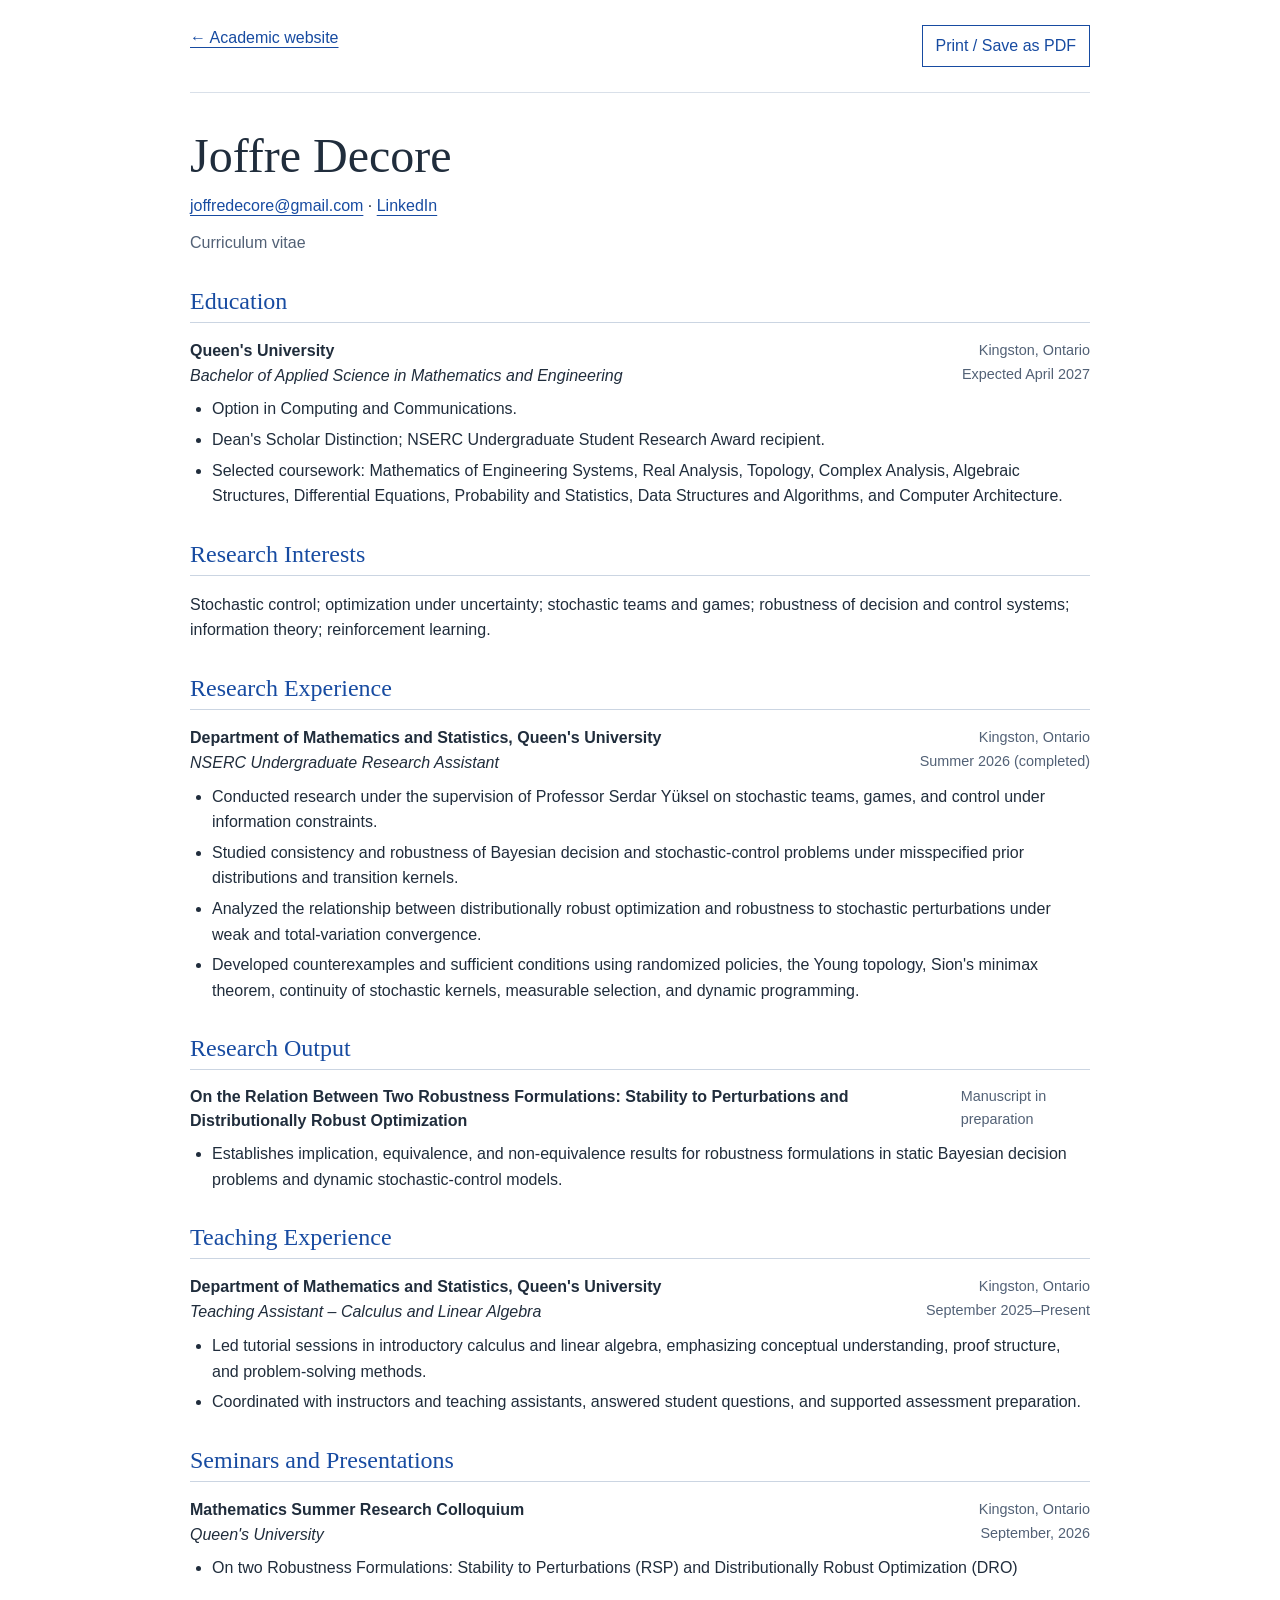
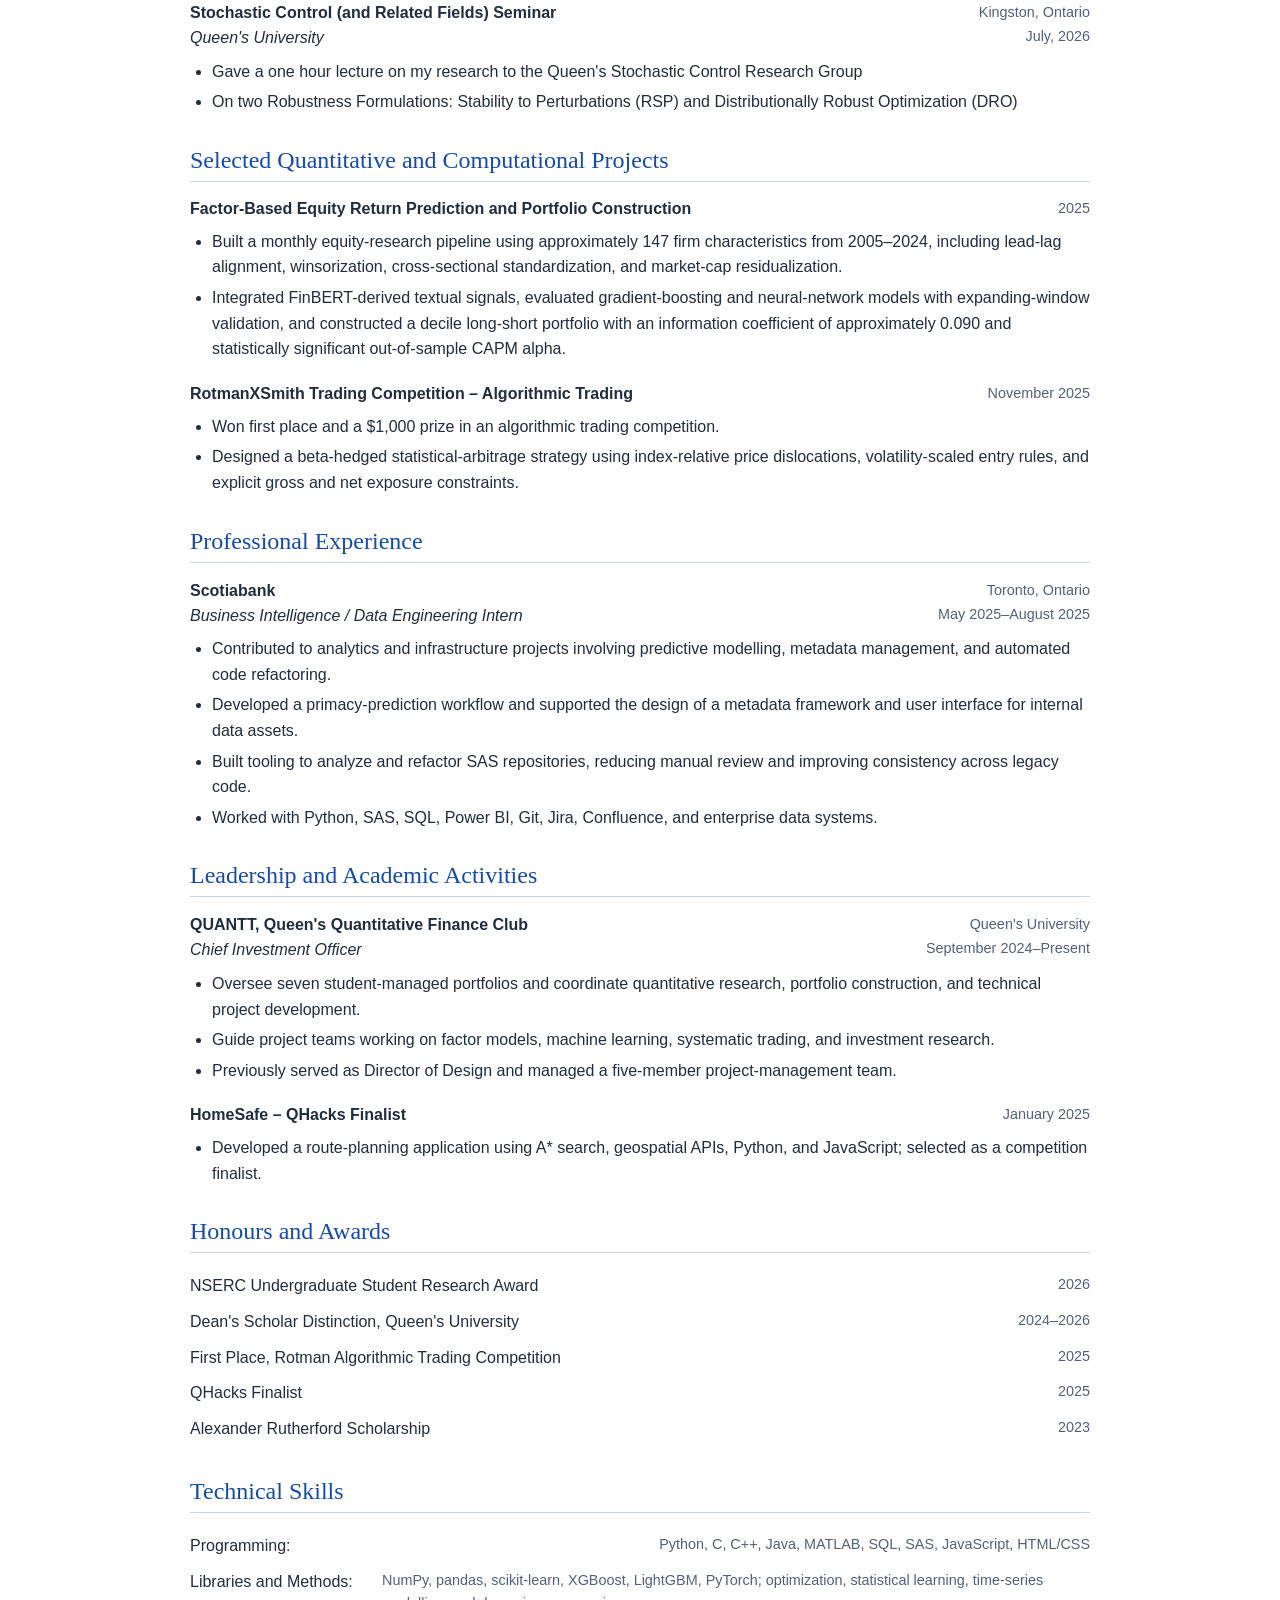
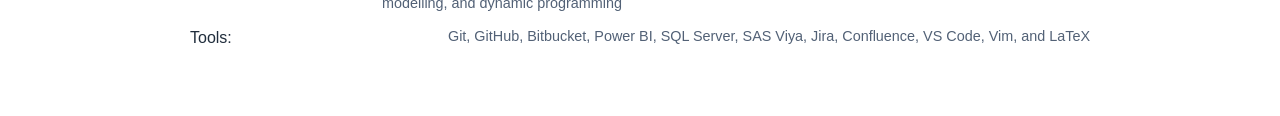
==== cv.html @ 3807559b "Add files via upload" ====
<!doctype html><html lang="en"><head><meta charset="utf-8"><meta name="viewport" content="width=device-width,initial-scale=1"><title>Curriculum Vitae — Joffre Decore</title><meta name="description" content="Academic curriculum vitae of Joffre Decore, Mathematics and Engineering, Queen’s University."><link rel="icon" href="./favicon.svg"><style>*{box-sizing:border-box}body{margin:0;color:#202d3c;background:#fff;font:1rem/1.6 Arial,sans-serif}main,nav{width:min(900px,calc(100% - 40px));margin:auto}nav{display:flex;justify-content:space-between;gap:16px;padding:25px 0;border-bottom:1px solid #d9e0e9}a{color:#174ba1;text-underline-offset:4px}button{font:inherit;color:#174ba1;background:white;border:1px solid #174ba1;padding:7px 13px;cursor:pointer}a:focus-visible,button:focus-visible{outline:3px solid #174ba1;outline-offset:4px}main{padding:35px 0 60px}h1{font:3rem Georgia,serif;margin:0 0 10px}h2{font:1.5rem Georgia,serif;border-bottom:1px solid #cbd5e2;padding-bottom:7px;margin:32px 0 15px;color:#174ba1}h3{font:600 1rem/1.5 Arial,sans-serif;margin:0}.row{display:flex;justify-content:space-between;gap:22px}.row>span:last-child{flex-shrink:0;font-size:.9rem;color:#526176}.project{margin-top:14px}.project>span:last-child{max-width:160px;flex-shrink:1}article{margin-top:16px}ul{padding-left:22px;margin:8px 0 20px}li+li{margin-top:5px}.table .row{padding:5px 0}.table .row>span:last-child{flex-shrink:1}.table .row>span:first-child{min-width:170px}header p{margin:4px 0}header .label{color:#526176;margin-top:12px}@media(max-width:640px){.row{flex-direction:column;gap:3px}.row>span:last-child{max-width:none}.table .row{margin-bottom:8px}nav{align-items:center}button{font-size:.875rem}}@media print{@page{size:letter;margin:16mm}nav{display:none}main{width:100%;padding:0}body{font-size:10pt;line-height:1.4}h1{font-size:25pt}h2{font-size:14pt;margin-top:20px;break-after:avoid}h3,article,.project{break-after:avoid}.row>span:last-child{font-size:9pt}li{break-inside:avoid}a{color:inherit;text-decoration:none}.row{flex-direction:row}}</style></head><body><nav aria-label="CV navigation"><a href="./">← Academic website</a><button type="button" onclick="window.print()">Print / Save as PDF</button></nav><main><header><h1>Joffre Decore</h1><p><a href="mailto:joffredecore@gmail.com">joffredecore@gmail.com</a> · <a href="https://www.linkedin.com/in/joffre-decore-0178b2297/">LinkedIn</a></p><p class="label">Curriculum vitae</p></header><h2>Education</h2><article><div class="row"><h3>Queen's University</h3><span>Kingston, Ontario</span></div><div class="row"><em>Bachelor of Applied Science in Mathematics and Engineering</em><span>Expected April 2027</span></div></article><ul><li>Option in Computing and Communications.</li><li>Dean's Scholar Distinction; NSERC Undergraduate Student Research Award recipient.</li><li>Selected coursework: Mathematics of Engineering Systems, Real Analysis, Topology, Complex Analysis, Algebraic Structures, Differential Equations, Probability and Statistics, Data Structures and Algorithms, and Computer Architecture.</li></ul><h2>Research Interests</h2><p>Stochastic control; optimization under uncertainty; stochastic teams and games; robustness of decision and control systems; information theory; reinforcement learning.</p><h2>Research Experience</h2><article><div class="row"><h3>Department of Mathematics and Statistics, Queen's University</h3><span>Kingston, Ontario</span></div><div class="row"><em>NSERC Undergraduate Research Assistant</em><span>Summer 2026 (completed)</span></div></article><ul><li>Conducted research under the supervision of Professor Serdar Yüksel on stochastic teams, games, and control under information constraints.</li><li>Studied consistency and robustness of Bayesian decision and stochastic-control problems under misspecified prior distributions and transition kernels.</li><li>Analyzed the relationship between distributionally robust optimization and robustness to stochastic perturbations under weak and total-variation convergence.</li><li>Developed counterexamples and sufficient conditions using randomized policies, the Young topology, Sion's minimax theorem, continuity of stochastic kernels, measurable selection, and dynamic programming.</li></ul><h2>Research Output</h2><div class="row project"><h3>On the Relation Between Two Robustness Formulations: Stability to Perturbations and Distributionally Robust Optimization</h3><span>Manuscript in preparation</span></div><ul><li>Establishes implication, equivalence, and non-equivalence results for robustness formulations in static Bayesian decision problems and dynamic stochastic-control models.</li></ul><h2>Teaching Experience</h2><article><div class="row"><h3>Department of Mathematics and Statistics, Queen's University</h3><span>Kingston, Ontario</span></div><div class="row"><em>Teaching Assistant – Calculus and Linear Algebra</em><span>September 2025–Present</span></div></article><ul><li>Led tutorial sessions in introductory calculus and linear algebra, emphasizing conceptual understanding, proof structure, and problem-solving methods.</li><li>Coordinated with instructors and teaching assistants, answered student questions, and supported assessment preparation.</li></ul><h2>Seminars and Presentations</h2><article><div class="row"><h3>Mathematics Summer Research Colloquium</h3><span>Kingston, Ontario</span></div><div class="row"><em>Queen's University</em><span>September, 2026</span></div></article><ul><li>On two Robustness Formulations: Stability to Perturbations (RSP) and Distributionally Robust Optimization (DRO)</li></ul><article><div class="row"><h3>Stochastic Control (and Related Fields) Seminar</h3><span>Kingston, Ontario</span></div><div class="row"><em>Queen's University</em><span>July, 2026</span></div></article><ul><li>Gave a one hour lecture on my research to the Queen's Stochastic Control Research Group</li><li>On two Robustness Formulations: Stability to Perturbations (RSP) and Distributionally Robust Optimization (DRO)</li></ul><h2>Selected Quantitative and Computational Projects</h2><div class="row project"><h3>Factor-Based Equity Return Prediction and Portfolio Construction</h3><span>2025</span></div><ul><li>Built a monthly equity-research pipeline using approximately 147 firm characteristics from 2005–2024, including lead-lag alignment, winsorization, cross-sectional standardization, and market-cap residualization.</li><li>Integrated FinBERT-derived textual signals, evaluated gradient-boosting and neural-network models with expanding-window validation, and constructed a decile long-short portfolio with an information coefficient of approximately 0.090 and statistically significant out-of-sample CAPM alpha.</li></ul><div class="row project"><h3>RotmanXSmith Trading Competition – Algorithmic Trading</h3><span>November 2025</span></div><ul><li>Won first place and a $1,000 prize in an algorithmic trading competition.</li><li>Designed a beta-hedged statistical-arbitrage strategy using index-relative price dislocations, volatility-scaled entry rules, and explicit gross and net exposure constraints.</li></ul><h2>Professional Experience</h2><article><div class="row"><h3>Scotiabank</h3><span>Toronto, Ontario</span></div><div class="row"><em>Business Intelligence / Data Engineering Intern</em><span>May 2025–August 2025</span></div></article><ul><li>Contributed to analytics and infrastructure projects involving predictive modelling, metadata management, and automated code refactoring.</li><li>Developed a primacy-prediction workflow and supported the design of a metadata framework and user interface for internal data assets.</li><li>Built tooling to analyze and refactor SAS repositories, reducing manual review and improving consistency across legacy code.</li><li>Worked with Python, SAS, SQL, Power BI, Git, Jira, Confluence, and enterprise data systems.</li></ul><h2>Leadership and Academic Activities</h2><article><div class="row"><h3>QUANTT, Queen's Quantitative Finance Club</h3><span>Queen's University</span></div><div class="row"><em>Chief Investment Officer</em><span>September 2024–Present</span></div></article><ul><li>Oversee seven student-managed portfolios and coordinate quantitative research, portfolio construction, and technical project development.</li><li>Guide project teams working on factor models, machine learning, systematic trading, and investment research.</li><li>Previously served as Director of Design and managed a five-member project-management team.</li></ul><div class="row project"><h3>HomeSafe – QHacks Finalist</h3><span>January 2025</span></div><ul><li>Developed a route-planning application using A* search, geospatial APIs, Python, and JavaScript; selected as a competition finalist.</li></ul><h2>Honours and Awards</h2><div class="table"><div class="row"><span>NSERC Undergraduate Student Research Award</span><span>2026</span></div><div class="row"><span>Dean's Scholar Distinction, Queen's University</span><span>2024–2026</span></div><div class="row"><span>First Place, Rotman Algorithmic Trading Competition</span><span>2025</span></div><div class="row"><span>QHacks Finalist</span><span>2025</span></div><div class="row"><span>Alexander Rutherford Scholarship</span><span>2023</span></div></div><h2>Technical Skills</h2><div class="table"><div class="row"><span>Programming:</span><span>Python, C, C++, Java, MATLAB, SQL, SAS, JavaScript, HTML/CSS</span></div><div class="row"><span>Libraries and Methods:</span><span>NumPy, pandas, scikit-learn, XGBoost, LightGBM, PyTorch; optimization, statistical learning, time-series modelling, and dynamic programming</span></div><div class="row"><span>Tools:</span><span>Git, GitHub, Bitbucket, Power BI, SQL Server, SAS Viya, Jira, Confluence, VS Code, Vim, and LaTeX</span></div></div></main></body></html>
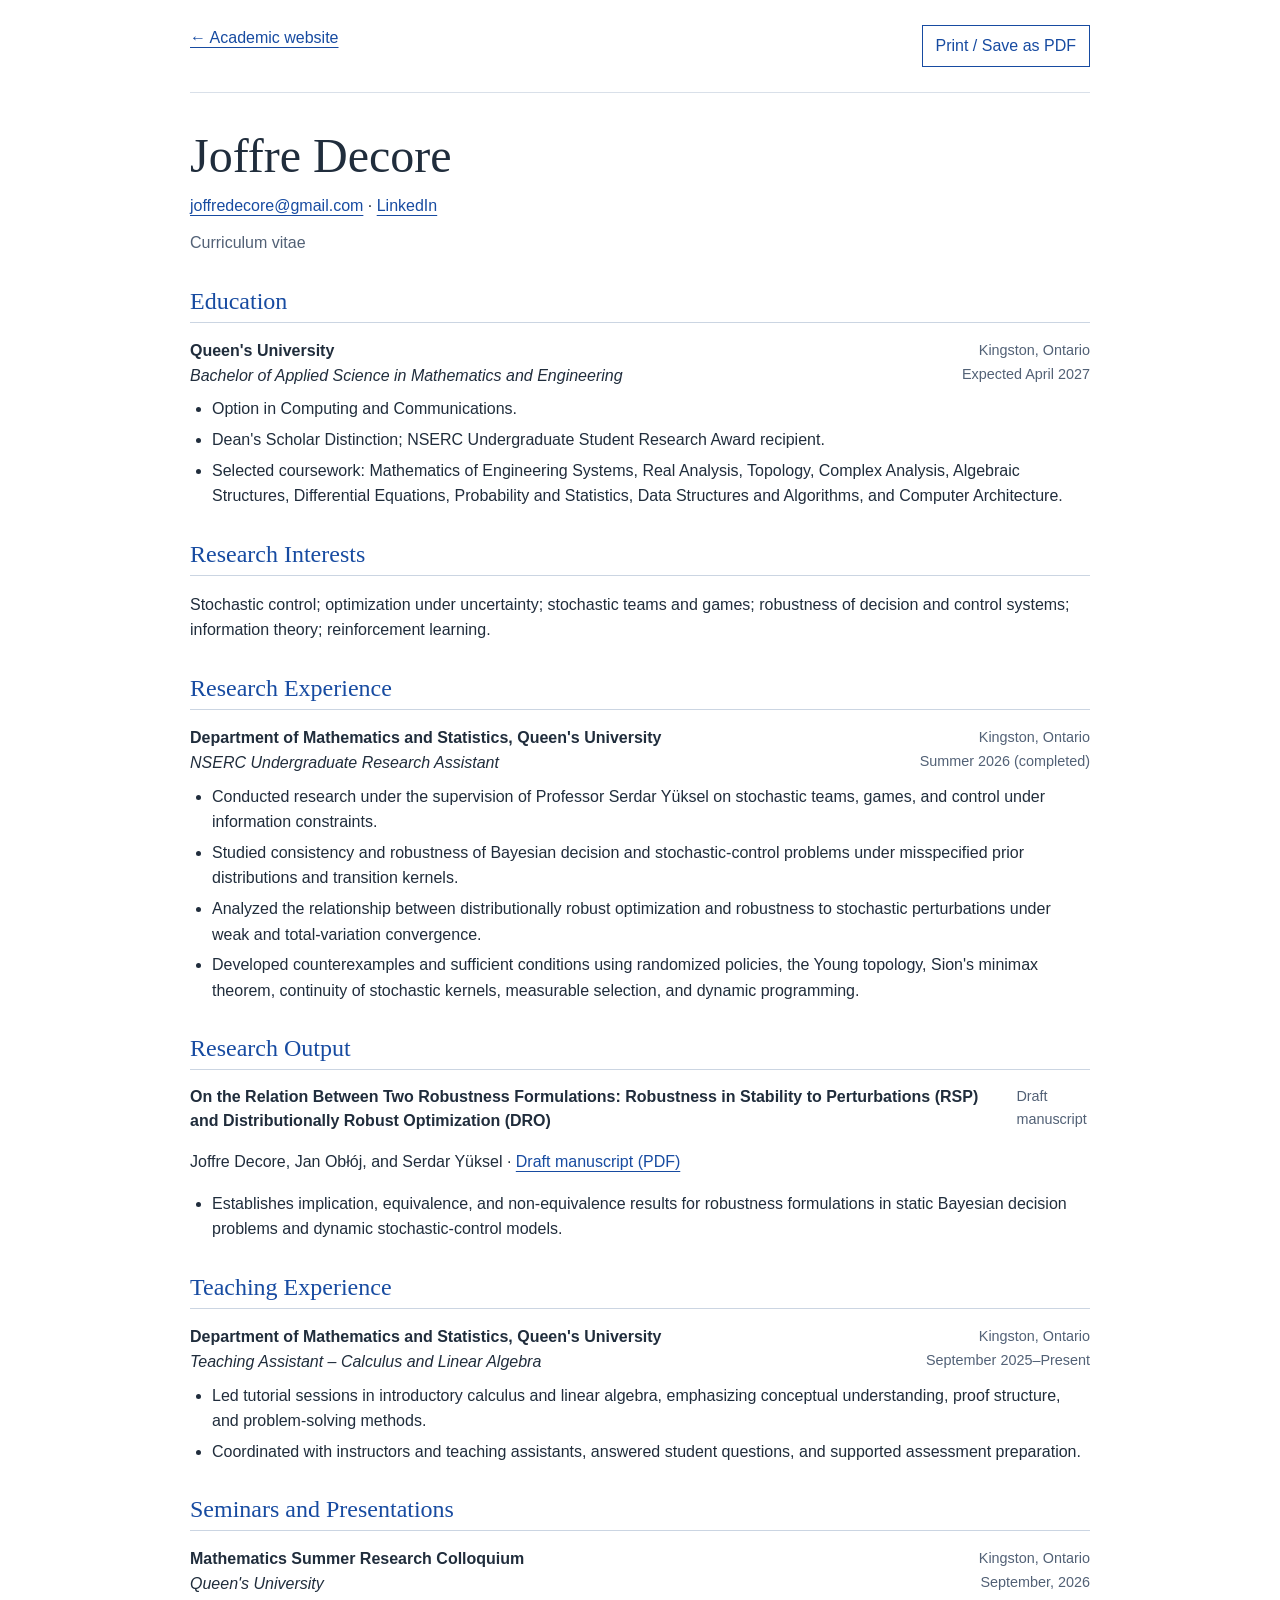
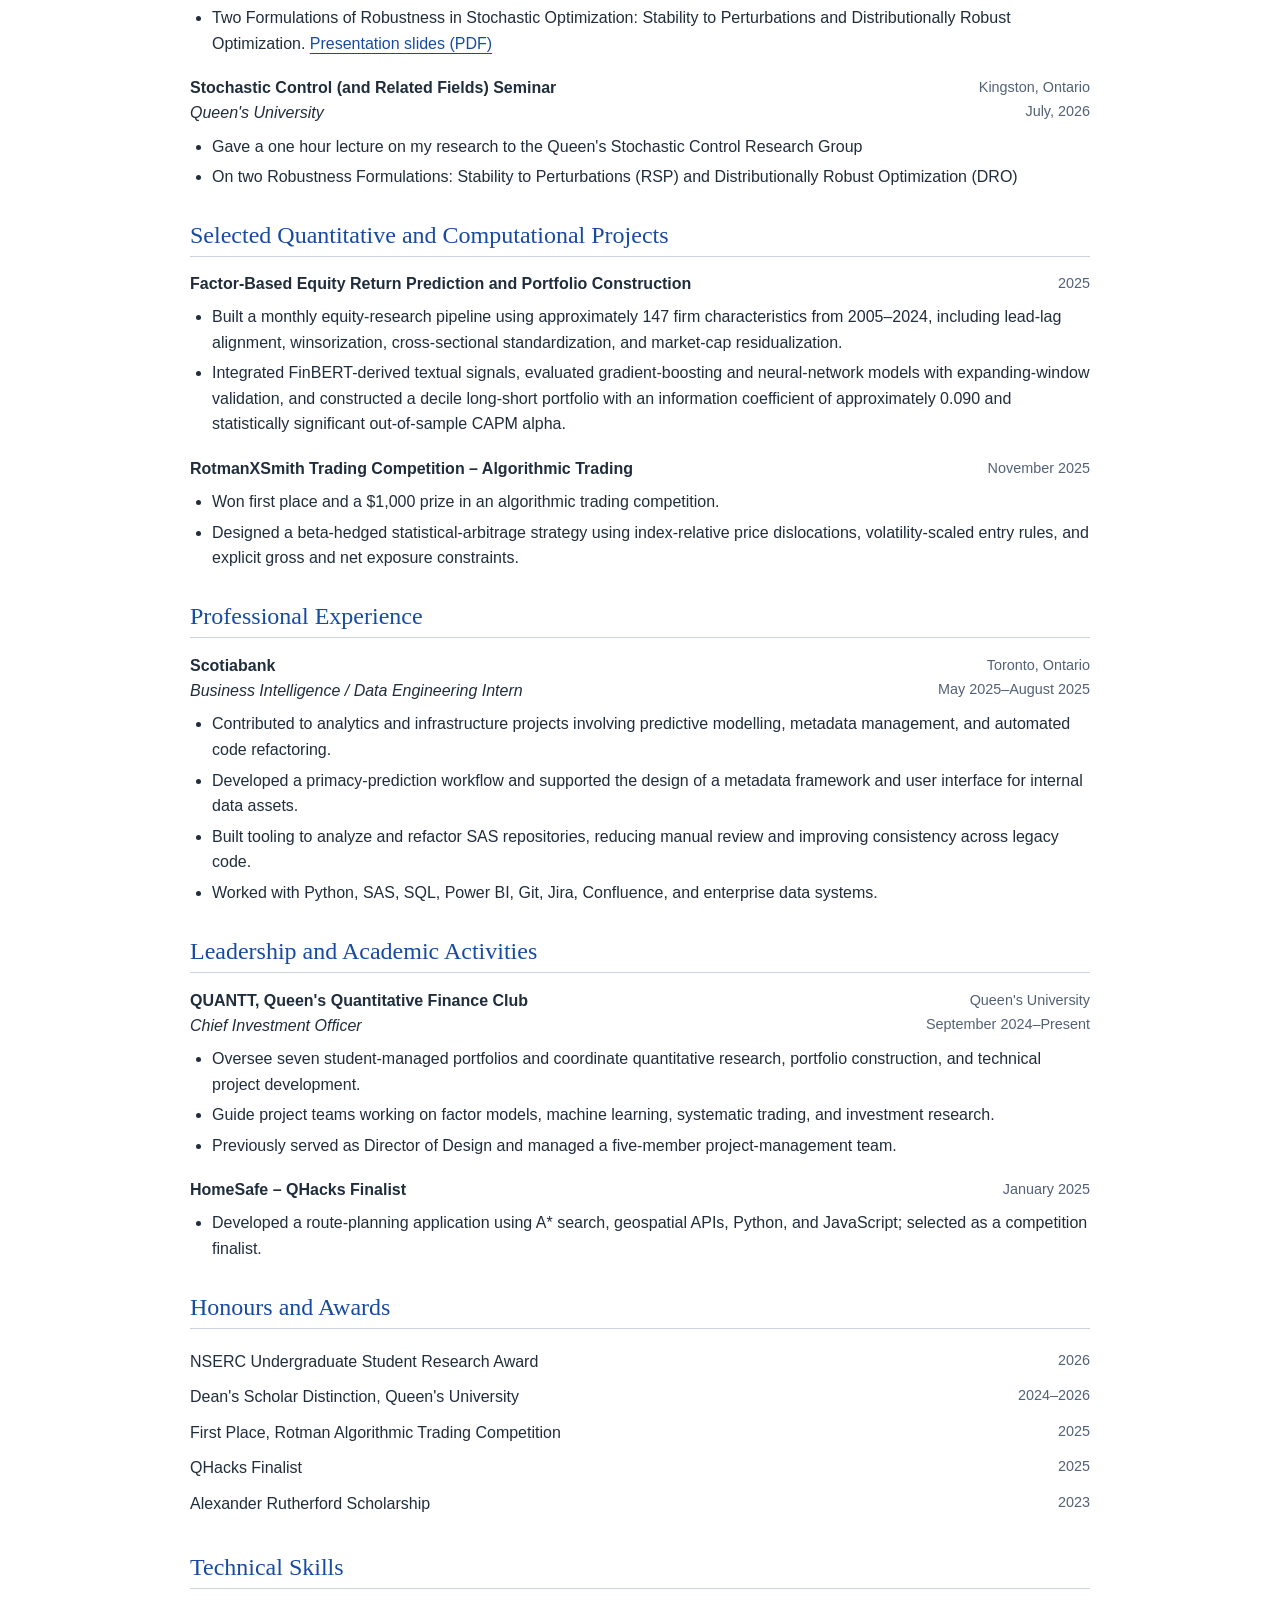
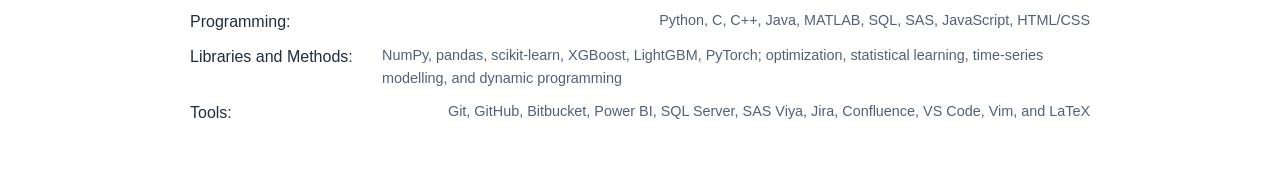
==== commit f96d45f2: "Add files via upload" ====
--- a/cv.html
+++ b/cv.html
@@ -1 +1 @@
-<!doctype html><html lang="en"><head><meta charset="utf-8"><meta name="viewport" content="width=device-width,initial-scale=1"><title>Curriculum Vitae — Joffre Decore</title><meta name="description" content="Academic curriculum vitae of Joffre Decore, Mathematics and Engineering, Queen’s University."><link rel="icon" href="./favicon.svg"><style>*{box-sizing:border-box}body{margin:0;color:#202d3c;background:#fff;font:1rem/1.6 Arial,sans-serif}main,nav{width:min(900px,calc(100% - 40px));margin:auto}nav{display:flex;justify-content:space-between;gap:16px;padding:25px 0;border-bottom:1px solid #d9e0e9}a{color:#174ba1;text-underline-offset:4px}button{font:inherit;color:#174ba1;background:white;border:1px solid #174ba1;padding:7px 13px;cursor:pointer}a:focus-visible,button:focus-visible{outline:3px solid #174ba1;outline-offset:4px}main{padding:35px 0 60px}h1{font:3rem Georgia,serif;margin:0 0 10px}h2{font:1.5rem Georgia,serif;border-bottom:1px solid #cbd5e2;padding-bottom:7px;margin:32px 0 15px;color:#174ba1}h3{font:600 1rem/1.5 Arial,sans-serif;margin:0}.row{display:flex;justify-content:space-between;gap:22px}.row>span:last-child{flex-shrink:0;font-size:.9rem;color:#526176}.project{margin-top:14px}.project>span:last-child{max-width:160px;flex-shrink:1}article{margin-top:16px}ul{padding-left:22px;margin:8px 0 20px}li+li{margin-top:5px}.table .row{padding:5px 0}.table .row>span:last-child{flex-shrink:1}.table .row>span:first-child{min-width:170px}header p{margin:4px 0}header .label{color:#526176;margin-top:12px}@media(max-width:640px){.row{flex-direction:column;gap:3px}.row>span:last-child{max-width:none}.table .row{margin-bottom:8px}nav{align-items:center}button{font-size:.875rem}}@media print{@page{size:letter;margin:16mm}nav{display:none}main{width:100%;padding:0}body{font-size:10pt;line-height:1.4}h1{font-size:25pt}h2{font-size:14pt;margin-top:20px;break-after:avoid}h3,article,.project{break-after:avoid}.row>span:last-child{font-size:9pt}li{break-inside:avoid}a{color:inherit;text-decoration:none}.row{flex-direction:row}}</style></head><body><nav aria-label="CV navigation"><a href="./">← Academic website</a><button type="button" onclick="window.print()">Print / Save as PDF</button></nav><main><header><h1>Joffre Decore</h1><p><a href="mailto:joffredecore@gmail.com">joffredecore@gmail.com</a> · <a href="https://www.linkedin.com/in/joffre-decore-0178b2297/">LinkedIn</a></p><p class="label">Curriculum vitae</p></header><h2>Education</h2><article><div class="row"><h3>Queen's University</h3><span>Kingston, Ontario</span></div><div class="row"><em>Bachelor of Applied Science in Mathematics and Engineering</em><span>Expected April 2027</span></div></article><ul><li>Option in Computing and Communications.</li><li>Dean's Scholar Distinction; NSERC Undergraduate Student Research Award recipient.</li><li>Selected coursework: Mathematics of Engineering Systems, Real Analysis, Topology, Complex Analysis, Algebraic Structures, Differential Equations, Probability and Statistics, Data Structures and Algorithms, and Computer Architecture.</li></ul><h2>Research Interests</h2><p>Stochastic control; optimization under uncertainty; stochastic teams and games; robustness of decision and control systems; information theory; reinforcement learning.</p><h2>Research Experience</h2><article><div class="row"><h3>Department of Mathematics and Statistics, Queen's University</h3><span>Kingston, Ontario</span></div><div class="row"><em>NSERC Undergraduate Research Assistant</em><span>Summer 2026 (completed)</span></div></article><ul><li>Conducted research under the supervision of Professor Serdar Yüksel on stochastic teams, games, and control under information constraints.</li><li>Studied consistency and robustness of Bayesian decision and stochastic-control problems under misspecified prior distributions and transition kernels.</li><li>Analyzed the relationship between distributionally robust optimization and robustness to stochastic perturbations under weak and total-variation convergence.</li><li>Developed counterexamples and sufficient conditions using randomized policies, the Young topology, Sion's minimax theorem, continuity of stochastic kernels, measurable selection, and dynamic programming.</li></ul><h2>Research Output</h2><div class="row project"><h3>On the Relation Between Two Robustness Formulations: Stability to Perturbations and Distributionally Robust Optimization</h3><span>Manuscript in preparation</span></div><ul><li>Establishes implication, equivalence, and non-equivalence results for robustness formulations in static Bayesian decision problems and dynamic stochastic-control models.</li></ul><h2>Teaching Experience</h2><article><div class="row"><h3>Department of Mathematics and Statistics, Queen's University</h3><span>Kingston, Ontario</span></div><div class="row"><em>Teaching Assistant – Calculus and Linear Algebra</em><span>September 2025–Present</span></div></article><ul><li>Led tutorial sessions in introductory calculus and linear algebra, emphasizing conceptual understanding, proof structure, and problem-solving methods.</li><li>Coordinated with instructors and teaching assistants, answered student questions, and supported assessment preparation.</li></ul><h2>Seminars and Presentations</h2><article><div class="row"><h3>Mathematics Summer Research Colloquium</h3><span>Kingston, Ontario</span></div><div class="row"><em>Queen's University</em><span>September, 2026</span></div></article><ul><li>On two Robustness Formulations: Stability to Perturbations (RSP) and Distributionally Robust Optimization (DRO)</li></ul><article><div class="row"><h3>Stochastic Control (and Related Fields) Seminar</h3><span>Kingston, Ontario</span></div><div class="row"><em>Queen's University</em><span>July, 2026</span></div></article><ul><li>Gave a one hour lecture on my research to the Queen's Stochastic Control Research Group</li><li>On two Robustness Formulations: Stability to Perturbations (RSP) and Distributionally Robust Optimization (DRO)</li></ul><h2>Selected Quantitative and Computational Projects</h2><div class="row project"><h3>Factor-Based Equity Return Prediction and Portfolio Construction</h3><span>2025</span></div><ul><li>Built a monthly equity-research pipeline using approximately 147 firm characteristics from 2005–2024, including lead-lag alignment, winsorization, cross-sectional standardization, and market-cap residualization.</li><li>Integrated FinBERT-derived textual signals, evaluated gradient-boosting and neural-network models with expanding-window validation, and constructed a decile long-short portfolio with an information coefficient of approximately 0.090 and statistically significant out-of-sample CAPM alpha.</li></ul><div class="row project"><h3>RotmanXSmith Trading Competition – Algorithmic Trading</h3><span>November 2025</span></div><ul><li>Won first place and a $1,000 prize in an algorithmic trading competition.</li><li>Designed a beta-hedged statistical-arbitrage strategy using index-relative price dislocations, volatility-scaled entry rules, and explicit gross and net exposure constraints.</li></ul><h2>Professional Experience</h2><article><div class="row"><h3>Scotiabank</h3><span>Toronto, Ontario</span></div><div class="row"><em>Business Intelligence / Data Engineering Intern</em><span>May 2025–August 2025</span></div></article><ul><li>Contributed to analytics and infrastructure projects involving predictive modelling, metadata management, and automated code refactoring.</li><li>Developed a primacy-prediction workflow and supported the design of a metadata framework and user interface for internal data assets.</li><li>Built tooling to analyze and refactor SAS repositories, reducing manual review and improving consistency across legacy code.</li><li>Worked with Python, SAS, SQL, Power BI, Git, Jira, Confluence, and enterprise data systems.</li></ul><h2>Leadership and Academic Activities</h2><article><div class="row"><h3>QUANTT, Queen's Quantitative Finance Club</h3><span>Queen's University</span></div><div class="row"><em>Chief Investment Officer</em><span>September 2024–Present</span></div></article><ul><li>Oversee seven student-managed portfolios and coordinate quantitative research, portfolio construction, and technical project development.</li><li>Guide project teams working on factor models, machine learning, systematic trading, and investment research.</li><li>Previously served as Director of Design and managed a five-member project-management team.</li></ul><div class="row project"><h3>HomeSafe – QHacks Finalist</h3><span>January 2025</span></div><ul><li>Developed a route-planning application using A* search, geospatial APIs, Python, and JavaScript; selected as a competition finalist.</li></ul><h2>Honours and Awards</h2><div class="table"><div class="row"><span>NSERC Undergraduate Student Research Award</span><span>2026</span></div><div class="row"><span>Dean's Scholar Distinction, Queen's University</span><span>2024–2026</span></div><div class="row"><span>First Place, Rotman Algorithmic Trading Competition</span><span>2025</span></div><div class="row"><span>QHacks Finalist</span><span>2025</span></div><div class="row"><span>Alexander Rutherford Scholarship</span><span>2023</span></div></div><h2>Technical Skills</h2><div class="table"><div class="row"><span>Programming:</span><span>Python, C, C++, Java, MATLAB, SQL, SAS, JavaScript, HTML/CSS</span></div><div class="row"><span>Libraries and Methods:</span><span>NumPy, pandas, scikit-learn, XGBoost, LightGBM, PyTorch; optimization, statistical learning, time-series modelling, and dynamic programming</span></div><div class="row"><span>Tools:</span><span>Git, GitHub, Bitbucket, Power BI, SQL Server, SAS Viya, Jira, Confluence, VS Code, Vim, and LaTeX</span></div></div></main></body></html>+<!doctype html><html lang="en"><head><meta charset="utf-8"><meta name="viewport" content="width=device-width,initial-scale=1"><title>Curriculum Vitae — Joffre Decore</title><meta name="description" content="Academic curriculum vitae of Joffre Decore, Mathematics and Engineering, Queen’s University."><link rel="icon" href="./favicon.svg"><style>*{box-sizing:border-box}body{margin:0;color:#202d3c;background:#fff;font:1rem/1.6 Arial,sans-serif}main,nav{width:min(900px,calc(100% - 40px));margin:auto}nav{display:flex;justify-content:space-between;gap:16px;padding:25px 0;border-bottom:1px solid #d9e0e9}a{color:#174ba1;text-underline-offset:4px}button{font:inherit;color:#174ba1;background:white;border:1px solid #174ba1;padding:7px 13px;cursor:pointer}a:focus-visible,button:focus-visible{outline:3px solid #174ba1;outline-offset:4px}main{padding:35px 0 60px}h1{font:3rem Georgia,serif;margin:0 0 10px}h2{font:1.5rem Georgia,serif;border-bottom:1px solid #cbd5e2;padding-bottom:7px;margin:32px 0 15px;color:#174ba1}h3{font:600 1rem/1.5 Arial,sans-serif;margin:0}.row{display:flex;justify-content:space-between;gap:22px}.row>span:last-child{flex-shrink:0;font-size:.9rem;color:#526176}.project{margin-top:14px}.project>span:last-child{max-width:160px;flex-shrink:1}article{margin-top:16px}ul{padding-left:22px;margin:8px 0 20px}li+li{margin-top:5px}.table .row{padding:5px 0}.table .row>span:last-child{flex-shrink:1}.table .row>span:first-child{min-width:170px}header p{margin:4px 0}header .label{color:#526176;margin-top:12px}@media(max-width:640px){.row{flex-direction:column;gap:3px}.row>span:last-child{max-width:none}.table .row{margin-bottom:8px}nav{align-items:center}button{font-size:.875rem}}@media print{@page{size:letter;margin:16mm}nav{display:none}main{width:100%;padding:0}body{font-size:10pt;line-height:1.4}h1{font-size:25pt}h2{font-size:14pt;margin-top:20px;break-after:avoid}h3,article,.project{break-after:avoid}.row>span:last-child{font-size:9pt}li{break-inside:avoid}a{color:inherit;text-decoration:none}.row{flex-direction:row}}</style></head><body><nav aria-label="CV navigation"><a href="./">← Academic website</a><button type="button" onclick="window.print()">Print / Save as PDF</button></nav><main><header><h1>Joffre Decore</h1><p><a href="mailto:joffredecore@gmail.com">joffredecore@gmail.com</a> · <a href="https://www.linkedin.com/in/joffre-decore-0178b2297/">LinkedIn</a></p><p class="label">Curriculum vitae</p></header><h2>Education</h2><article><div class="row"><h3>Queen's University</h3><span>Kingston, Ontario</span></div><div class="row"><em>Bachelor of Applied Science in Mathematics and Engineering</em><span>Expected April 2027</span></div></article><ul><li>Option in Computing and Communications.</li><li>Dean's Scholar Distinction; NSERC Undergraduate Student Research Award recipient.</li><li>Selected coursework: Mathematics of Engineering Systems, Real Analysis, Topology, Complex Analysis, Algebraic Structures, Differential Equations, Probability and Statistics, Data Structures and Algorithms, and Computer Architecture.</li></ul><h2>Research Interests</h2><p>Stochastic control; optimization under uncertainty; stochastic teams and games; robustness of decision and control systems; information theory; reinforcement learning.</p><h2>Research Experience</h2><article><div class="row"><h3>Department of Mathematics and Statistics, Queen's University</h3><span>Kingston, Ontario</span></div><div class="row"><em>NSERC Undergraduate Research Assistant</em><span>Summer 2026 (completed)</span></div></article><ul><li>Conducted research under the supervision of Professor Serdar Yüksel on stochastic teams, games, and control under information constraints.</li><li>Studied consistency and robustness of Bayesian decision and stochastic-control problems under misspecified prior distributions and transition kernels.</li><li>Analyzed the relationship between distributionally robust optimization and robustness to stochastic perturbations under weak and total-variation convergence.</li><li>Developed counterexamples and sufficient conditions using randomized policies, the Young topology, Sion's minimax theorem, continuity of stochastic kernels, measurable selection, and dynamic programming.</li></ul><h2>Research Output</h2><div class="row project"><h3>On the Relation Between Two Robustness Formulations: Robustness in Stability to Perturbations (RSP) and Distributionally Robust Optimization (DRO)</h3><span>Draft manuscript</span></div><p>Joffre Decore, Jan Obłój, and Serdar Yüksel · <a href="./research/dro-rsp-draft.pdf">Draft manuscript (PDF)</a></p><ul><li>Establishes implication, equivalence, and non-equivalence results for robustness formulations in static Bayesian decision problems and dynamic stochastic-control models.</li></ul><h2>Teaching Experience</h2><article><div class="row"><h3>Department of Mathematics and Statistics, Queen's University</h3><span>Kingston, Ontario</span></div><div class="row"><em>Teaching Assistant – Calculus and Linear Algebra</em><span>September 2025–Present</span></div></article><ul><li>Led tutorial sessions in introductory calculus and linear algebra, emphasizing conceptual understanding, proof structure, and problem-solving methods.</li><li>Coordinated with instructors and teaching assistants, answered student questions, and supported assessment preparation.</li></ul><h2>Seminars and Presentations</h2><article><div class="row"><h3>Mathematics Summer Research Colloquium</h3><span>Kingston, Ontario</span></div><div class="row"><em>Queen's University</em><span>September, 2026</span></div></article><ul><li>Two Formulations of Robustness in Stochastic Optimization: Stability to Perturbations and Distributionally Robust Optimization. <a href="./research/september-2026-colloquium.pdf">Presentation slides (PDF)</a></li></ul><article><div class="row"><h3>Stochastic Control (and Related Fields) Seminar</h3><span>Kingston, Ontario</span></div><div class="row"><em>Queen's University</em><span>July, 2026</span></div></article><ul><li>Gave a one hour lecture on my research to the Queen's Stochastic Control Research Group</li><li>On two Robustness Formulations: Stability to Perturbations (RSP) and Distributionally Robust Optimization (DRO)</li></ul><h2>Selected Quantitative and Computational Projects</h2><div class="row project"><h3>Factor-Based Equity Return Prediction and Portfolio Construction</h3><span>2025</span></div><ul><li>Built a monthly equity-research pipeline using approximately 147 firm characteristics from 2005–2024, including lead-lag alignment, winsorization, cross-sectional standardization, and market-cap residualization.</li><li>Integrated FinBERT-derived textual signals, evaluated gradient-boosting and neural-network models with expanding-window validation, and constructed a decile long-short portfolio with an information coefficient of approximately 0.090 and statistically significant out-of-sample CAPM alpha.</li></ul><div class="row project"><h3>RotmanXSmith Trading Competition – Algorithmic Trading</h3><span>November 2025</span></div><ul><li>Won first place and a $1,000 prize in an algorithmic trading competition.</li><li>Designed a beta-hedged statistical-arbitrage strategy using index-relative price dislocations, volatility-scaled entry rules, and explicit gross and net exposure constraints.</li></ul><h2>Professional Experience</h2><article><div class="row"><h3>Scotiabank</h3><span>Toronto, Ontario</span></div><div class="row"><em>Business Intelligence / Data Engineering Intern</em><span>May 2025–August 2025</span></div></article><ul><li>Contributed to analytics and infrastructure projects involving predictive modelling, metadata management, and automated code refactoring.</li><li>Developed a primacy-prediction workflow and supported the design of a metadata framework and user interface for internal data assets.</li><li>Built tooling to analyze and refactor SAS repositories, reducing manual review and improving consistency across legacy code.</li><li>Worked with Python, SAS, SQL, Power BI, Git, Jira, Confluence, and enterprise data systems.</li></ul><h2>Leadership and Academic Activities</h2><article><div class="row"><h3>QUANTT, Queen's Quantitative Finance Club</h3><span>Queen's University</span></div><div class="row"><em>Chief Investment Officer</em><span>September 2024–Present</span></div></article><ul><li>Oversee seven student-managed portfolios and coordinate quantitative research, portfolio construction, and technical project development.</li><li>Guide project teams working on factor models, machine learning, systematic trading, and investment research.</li><li>Previously served as Director of Design and managed a five-member project-management team.</li></ul><div class="row project"><h3>HomeSafe – QHacks Finalist</h3><span>January 2025</span></div><ul><li>Developed a route-planning application using A* search, geospatial APIs, Python, and JavaScript; selected as a competition finalist.</li></ul><h2>Honours and Awards</h2><div class="table"><div class="row"><span>NSERC Undergraduate Student Research Award</span><span>2026</span></div><div class="row"><span>Dean's Scholar Distinction, Queen's University</span><span>2024–2026</span></div><div class="row"><span>First Place, Rotman Algorithmic Trading Competition</span><span>2025</span></div><div class="row"><span>QHacks Finalist</span><span>2025</span></div><div class="row"><span>Alexander Rutherford Scholarship</span><span>2023</span></div></div><h2>Technical Skills</h2><div class="table"><div class="row"><span>Programming:</span><span>Python, C, C++, Java, MATLAB, SQL, SAS, JavaScript, HTML/CSS</span></div><div class="row"><span>Libraries and Methods:</span><span>NumPy, pandas, scikit-learn, XGBoost, LightGBM, PyTorch; optimization, statistical learning, time-series modelling, and dynamic programming</span></div><div class="row"><span>Tools:</span><span>Git, GitHub, Bitbucket, Power BI, SQL Server, SAS Viya, Jira, Confluence, VS Code, Vim, and LaTeX</span></div></div></main></body></html>
